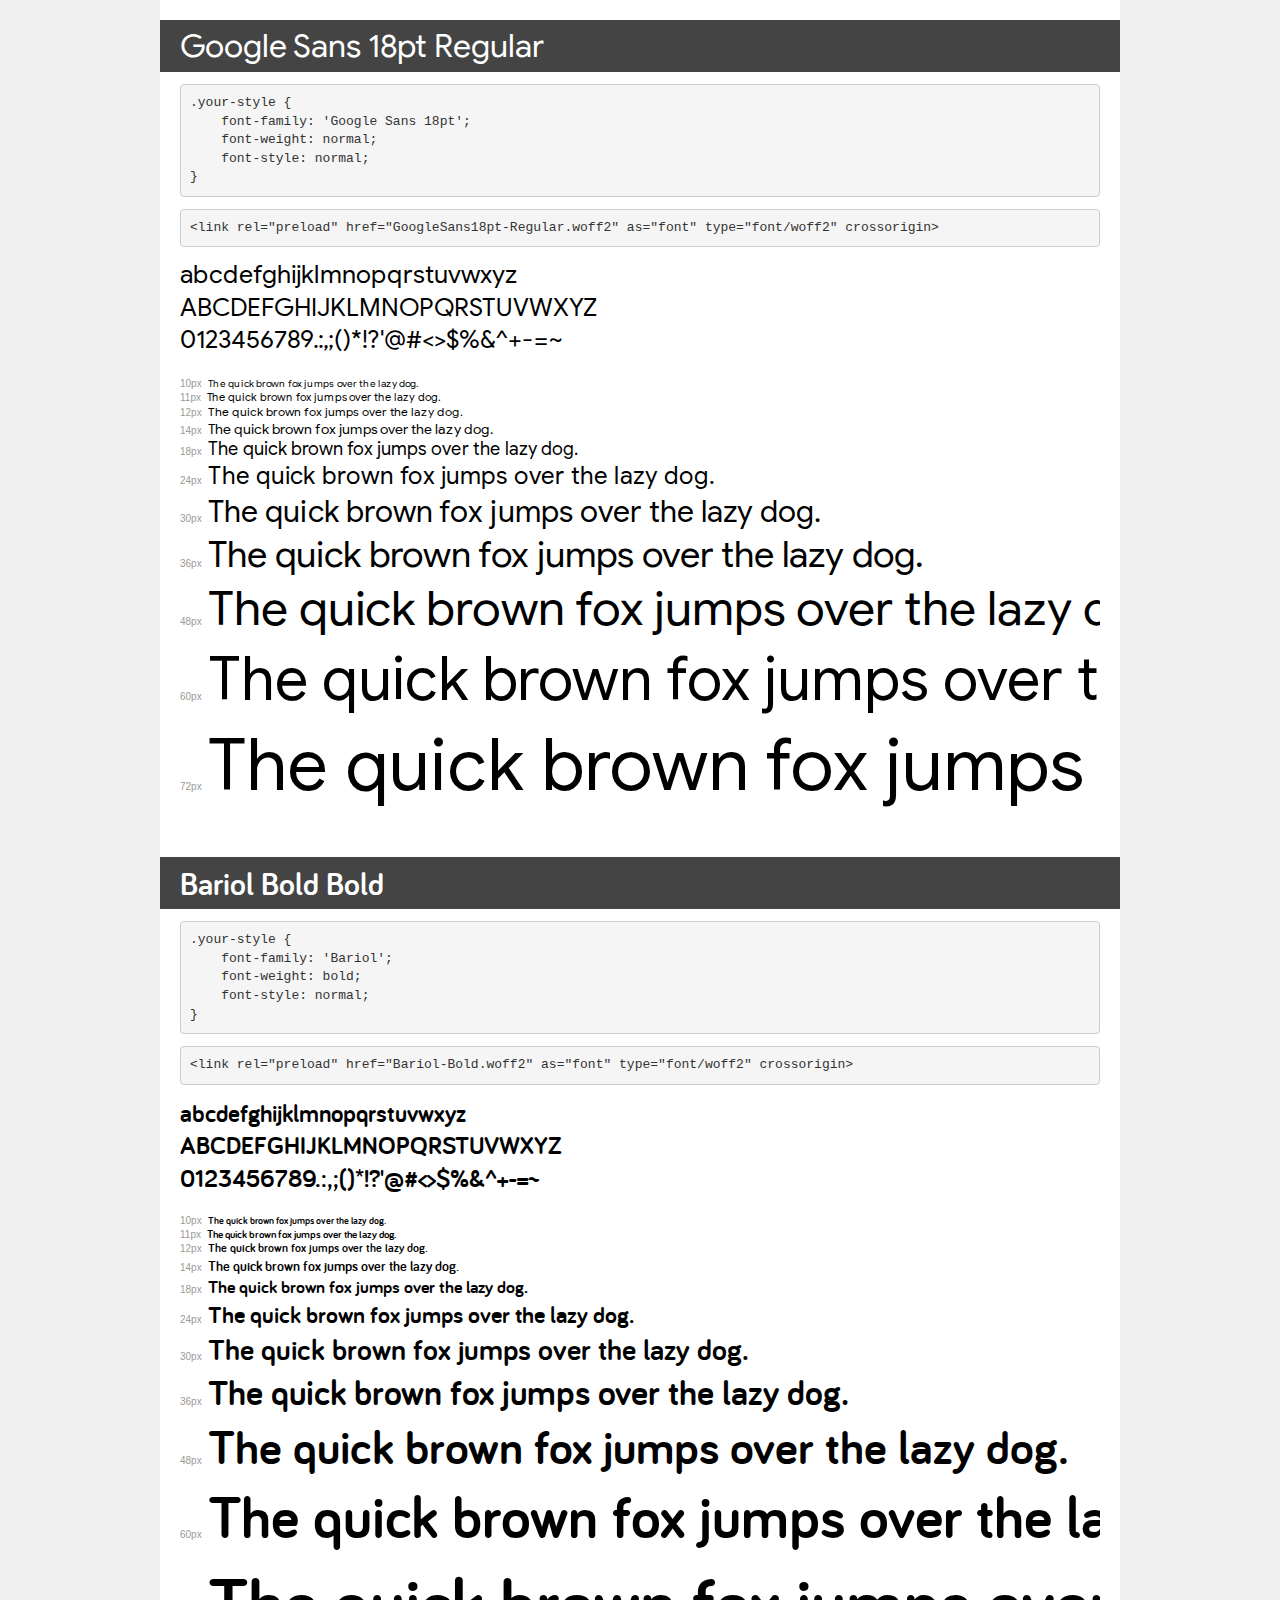
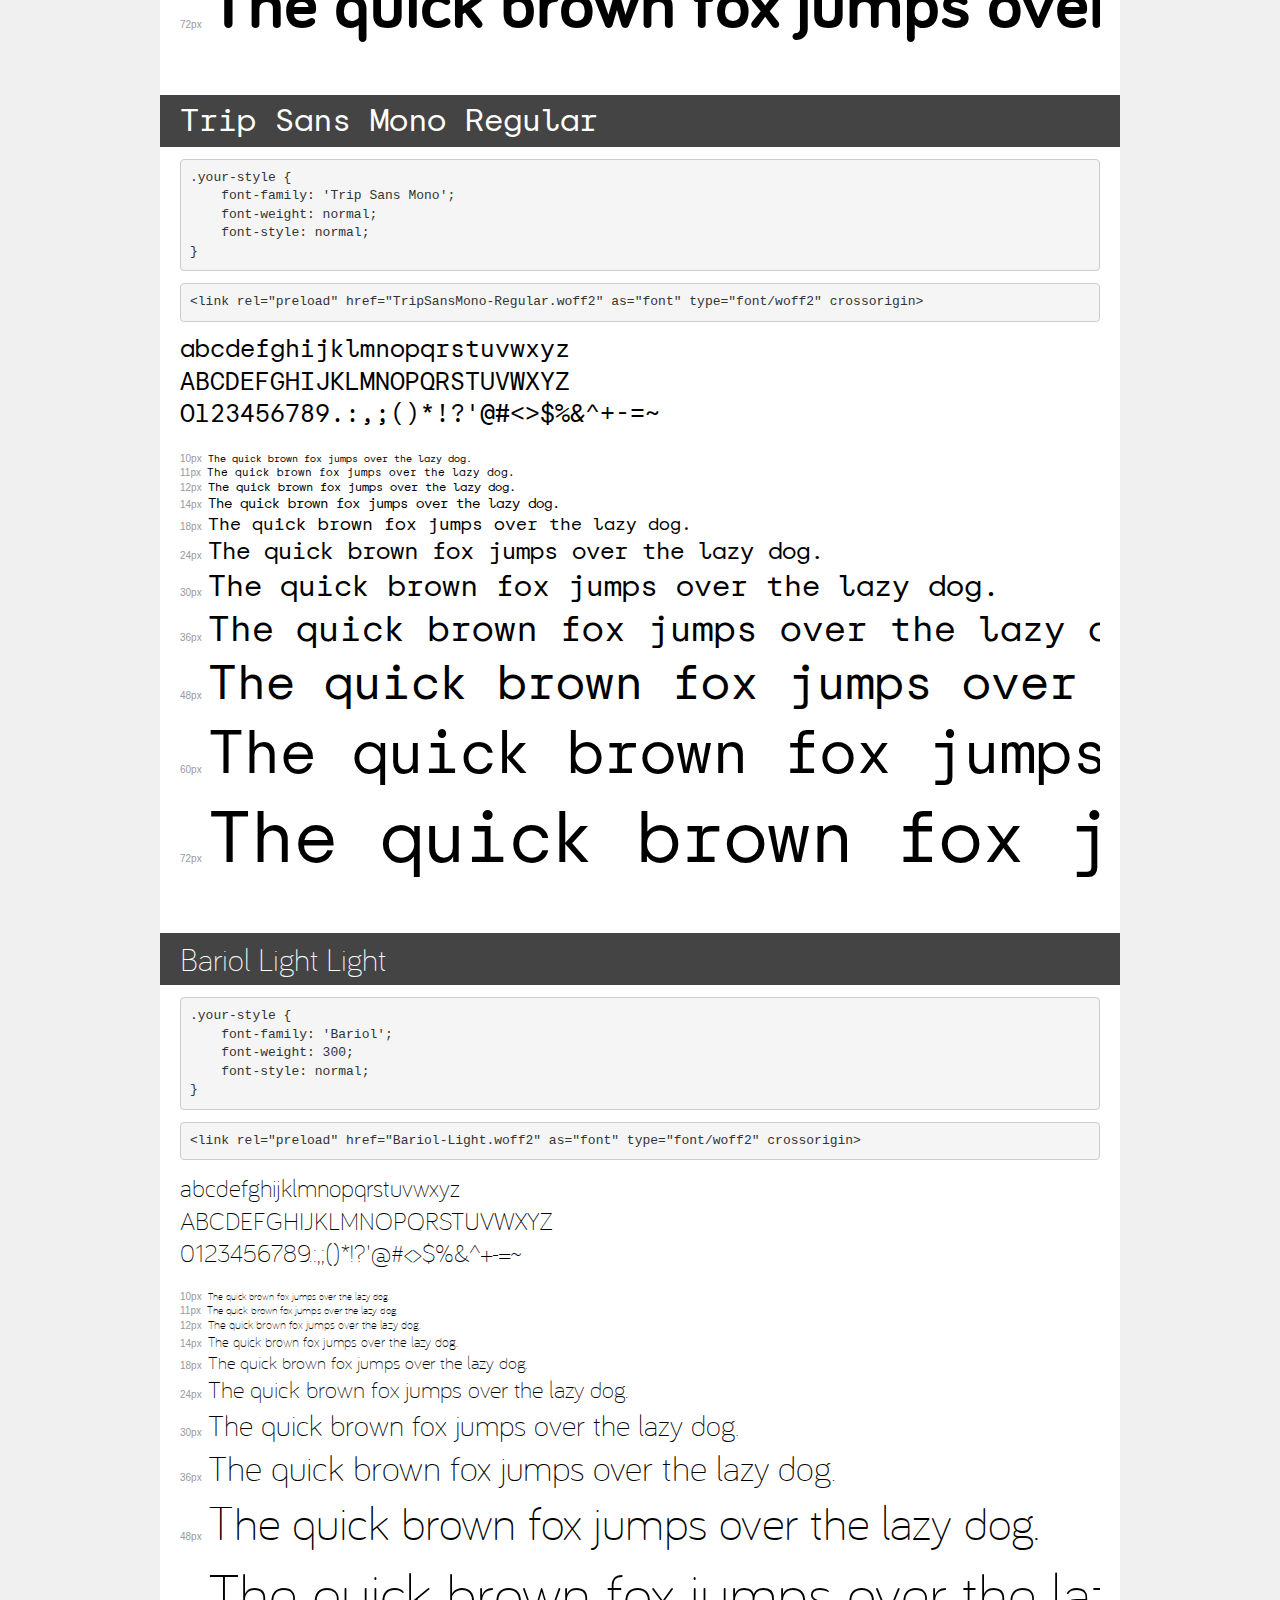
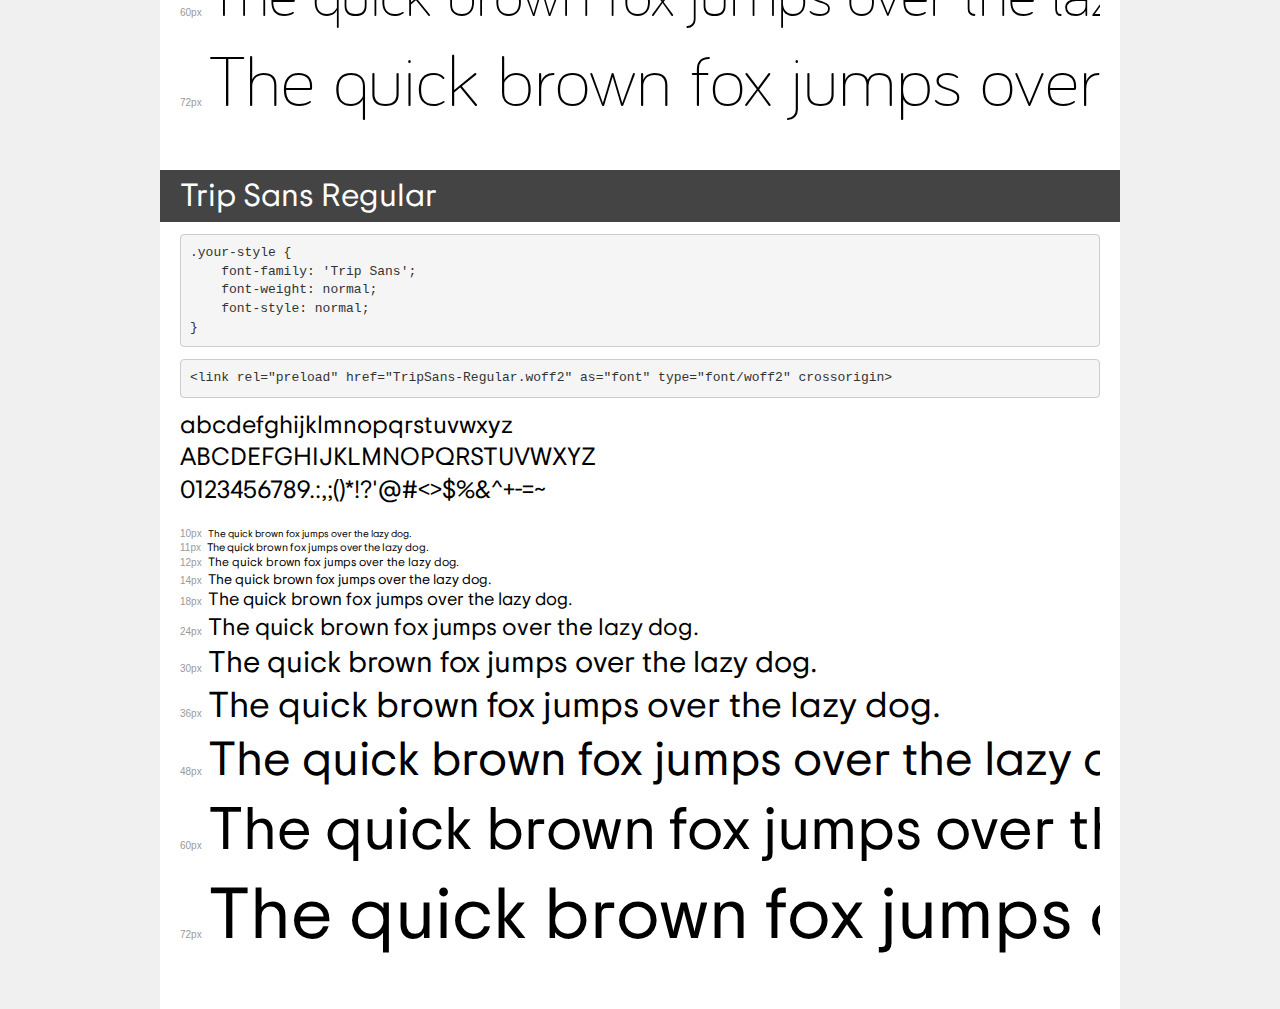
==== Assets/fonts/demo.html @ 926c8588 "Tripadvisor2" ====
<!DOCTYPE html>
<html lang="en">
<head>
    <meta charset="utf-8">
    <meta http-equiv="X-UA-Compatible" content="IE=edge">
    <meta name="viewport" content="width=device-width, initial-scale=1">
    <meta name="robots" content="noindex, noarchive">
    <meta name="format-detection" content="telephone=no">
    <title>Transfonter demo</title>
    <link href="stylesheet.css" rel="stylesheet">
    <style>
        /*
        http://meyerweb.com/eric/tools/css/reset/
        v2.0 | 20110126
        License: none (public domain)
        */
        html, body, div, span, applet, object, iframe,
        h1, h2, h3, h4, h5, h6, p, blockquote, pre,
        a, abbr, acronym, address, big, cite, code,
        del, dfn, em, img, ins, kbd, q, s, samp,
        small, strike, strong, sub, sup, tt, var,
        b, u, i, center,
        dl, dt, dd, ol, ul, li,
        fieldset, form, label, legend,
        table, caption, tbody, tfoot, thead, tr, th, td,
        article, aside, canvas, details, embed,
        figure, figcaption, footer, header, hgroup,
        menu, nav, output, ruby, section, summary,
        time, mark, audio, video {
            margin: 0;
            padding: 0;
            border: 0;
            font-size: 100%;
            font: inherit;
            vertical-align: baseline;
        }
        /* HTML5 display-role reset for older browsers */
        article, aside, details, figcaption, figure,
        footer, header, hgroup, menu, nav, section {
            display: block;
        }
        body {
            line-height: 1;
        }
        ol, ul {
            list-style: none;
        }
        blockquote, q {
            quotes: none;
        }
        blockquote:before, blockquote:after,
        q:before, q:after {
            content: '';
            content: none;
        }
        table {
            border-collapse: collapse;
            border-spacing: 0;
        }
        /* demo styles */
        body {
            background: #f0f0f0;
            color: #000;
        }
        .page {
            background: #fff;
            width: 920px;
            margin: 0 auto;
            padding: 20px 20px 0 20px;
            overflow: hidden;
        }
        .font-container {
            overflow-x: auto;
            overflow-y: hidden;
            margin-bottom: 40px;
            line-height: 1.3;
            white-space: nowrap;
            padding-bottom: 5px;
        }
        h1 {
            position: relative;
            background: #444;
            font-size: 32px;
            color: #fff;
            padding: 10px 20px;
            margin: 0 -20px 12px -20px;
        }
        .letters {
            font-size: 25px;
            margin-bottom: 20px;
        }
        .s10:before {
            content: '10px';
        }
        .s11:before {
            content: '11px';
        }
        .s12:before {
            content: '12px';
        }
        .s14:before {
            content: '14px';
        }
        .s18:before {
            content: '18px';
        }
        .s24:before {
            content: '24px';
        }
        .s30:before {
            content: '30px';
        }
        .s36:before {
            content: '36px';
        }
        .s48:before {
            content: '48px';
        }
        .s60:before {
            content: '60px';
        }
        .s72:before {
            content: '72px';
        }
        .s10:before, .s11:before, .s12:before, .s14:before,
        .s18:before, .s24:before, .s30:before, .s36:before,
        .s48:before, .s60:before, .s72:before {
            font-family: Arial, sans-serif;
            font-size: 10px;
            font-weight: normal;
            font-style: normal;
            color: #999;
            padding-right: 6px;
        }
        pre {
            display: block;
            padding: 9px;
            margin: 0 0 12px;
            font-family: Monaco, Menlo, Consolas, "Courier New", monospace;
            font-size: 13px;
            line-height: 1.428571429;
            color: #333;
            font-weight: normal;
            font-style: normal;
            background-color: #f5f5f5;
            border: 1px solid #ccc;
            overflow-x: auto;
            border-radius: 4px;
        }
        /* responsive */
        @media (max-width: 959px) {
            .page {
                width: auto;
                margin: 0;
            }
        }
    </style>
</head>
<body>
<div class="page">
    <div class="demo">
        <h1 style="font-family: 'Google Sans 18pt'; font-weight: normal; font-style: normal;">Google Sans 18pt Regular</h1>
        <pre title="Usage">.your-style {
    font-family: 'Google Sans 18pt';
    font-weight: normal;
    font-style: normal;
}</pre>
        <pre title="Preload (optional)">
&lt;link rel=&quot;preload&quot; href=&quot;GoogleSans18pt-Regular.woff2&quot; as=&quot;font&quot; type=&quot;font/woff2&quot; crossorigin&gt;</pre>
        <div class="font-container" style="font-family: 'Google Sans 18pt'; font-weight: normal; font-style: normal;">
            <p class="letters">
                abcdefghijklmnopqrstuvwxyz<br>
ABCDEFGHIJKLMNOPQRSTUVWXYZ<br>
                0123456789.:,;()*!?'@#&lt;&gt;$%&^+-=~
            </p>
            <p class="s10" style="font-size: 10px;">The quick brown fox jumps over the lazy dog.</p>
            <p class="s11" style="font-size: 11px;">The quick brown fox jumps over the lazy dog.</p>
            <p class="s12" style="font-size: 12px;">The quick brown fox jumps over the lazy dog.</p>
            <p class="s14" style="font-size: 14px;">The quick brown fox jumps over the lazy dog.</p>
            <p class="s18" style="font-size: 18px;">The quick brown fox jumps over the lazy dog.</p>
            <p class="s24" style="font-size: 24px;">The quick brown fox jumps over the lazy dog.</p>
            <p class="s30" style="font-size: 30px;">The quick brown fox jumps over the lazy dog.</p>
            <p class="s36" style="font-size: 36px;">The quick brown fox jumps over the lazy dog.</p>
            <p class="s48" style="font-size: 48px;">The quick brown fox jumps over the lazy dog.</p>
            <p class="s60" style="font-size: 60px;">The quick brown fox jumps over the lazy dog.</p>
            <p class="s72" style="font-size: 72px;">The quick brown fox jumps over the lazy dog.</p>
        </div>
    </div>

    <div class="demo">
        <h1 style="font-family: 'Bariol'; font-weight: bold; font-style: normal;">Bariol Bold Bold</h1>
        <pre title="Usage">.your-style {
    font-family: 'Bariol';
    font-weight: bold;
    font-style: normal;
}</pre>
        <pre title="Preload (optional)">
&lt;link rel=&quot;preload&quot; href=&quot;Bariol-Bold.woff2&quot; as=&quot;font&quot; type=&quot;font/woff2&quot; crossorigin&gt;</pre>
        <div class="font-container" style="font-family: 'Bariol'; font-weight: bold; font-style: normal;">
            <p class="letters">
                abcdefghijklmnopqrstuvwxyz<br>
ABCDEFGHIJKLMNOPQRSTUVWXYZ<br>
                0123456789.:,;()*!?'@#&lt;&gt;$%&^+-=~
            </p>
            <p class="s10" style="font-size: 10px;">The quick brown fox jumps over the lazy dog.</p>
            <p class="s11" style="font-size: 11px;">The quick brown fox jumps over the lazy dog.</p>
            <p class="s12" style="font-size: 12px;">The quick brown fox jumps over the lazy dog.</p>
            <p class="s14" style="font-size: 14px;">The quick brown fox jumps over the lazy dog.</p>
            <p class="s18" style="font-size: 18px;">The quick brown fox jumps over the lazy dog.</p>
            <p class="s24" style="font-size: 24px;">The quick brown fox jumps over the lazy dog.</p>
            <p class="s30" style="font-size: 30px;">The quick brown fox jumps over the lazy dog.</p>
            <p class="s36" style="font-size: 36px;">The quick brown fox jumps over the lazy dog.</p>
            <p class="s48" style="font-size: 48px;">The quick brown fox jumps over the lazy dog.</p>
            <p class="s60" style="font-size: 60px;">The quick brown fox jumps over the lazy dog.</p>
            <p class="s72" style="font-size: 72px;">The quick brown fox jumps over the lazy dog.</p>
        </div>
    </div>

    <div class="demo">
        <h1 style="font-family: 'Trip Sans Mono'; font-weight: normal; font-style: normal;">Trip Sans Mono Regular</h1>
        <pre title="Usage">.your-style {
    font-family: 'Trip Sans Mono';
    font-weight: normal;
    font-style: normal;
}</pre>
        <pre title="Preload (optional)">
&lt;link rel=&quot;preload&quot; href=&quot;TripSansMono-Regular.woff2&quot; as=&quot;font&quot; type=&quot;font/woff2&quot; crossorigin&gt;</pre>
        <div class="font-container" style="font-family: 'Trip Sans Mono'; font-weight: normal; font-style: normal;">
            <p class="letters">
                abcdefghijklmnopqrstuvwxyz<br>
ABCDEFGHIJKLMNOPQRSTUVWXYZ<br>
                0123456789.:,;()*!?'@#&lt;&gt;$%&^+-=~
            </p>
            <p class="s10" style="font-size: 10px;">The quick brown fox jumps over the lazy dog.</p>
            <p class="s11" style="font-size: 11px;">The quick brown fox jumps over the lazy dog.</p>
            <p class="s12" style="font-size: 12px;">The quick brown fox jumps over the lazy dog.</p>
            <p class="s14" style="font-size: 14px;">The quick brown fox jumps over the lazy dog.</p>
            <p class="s18" style="font-size: 18px;">The quick brown fox jumps over the lazy dog.</p>
            <p class="s24" style="font-size: 24px;">The quick brown fox jumps over the lazy dog.</p>
            <p class="s30" style="font-size: 30px;">The quick brown fox jumps over the lazy dog.</p>
            <p class="s36" style="font-size: 36px;">The quick brown fox jumps over the lazy dog.</p>
            <p class="s48" style="font-size: 48px;">The quick brown fox jumps over the lazy dog.</p>
            <p class="s60" style="font-size: 60px;">The quick brown fox jumps over the lazy dog.</p>
            <p class="s72" style="font-size: 72px;">The quick brown fox jumps over the lazy dog.</p>
        </div>
    </div>

    <div class="demo">
        <h1 style="font-family: 'Bariol'; font-weight: 300; font-style: normal;">Bariol Light Light</h1>
        <pre title="Usage">.your-style {
    font-family: 'Bariol';
    font-weight: 300;
    font-style: normal;
}</pre>
        <pre title="Preload (optional)">
&lt;link rel=&quot;preload&quot; href=&quot;Bariol-Light.woff2&quot; as=&quot;font&quot; type=&quot;font/woff2&quot; crossorigin&gt;</pre>
        <div class="font-container" style="font-family: 'Bariol'; font-weight: 300; font-style: normal;">
            <p class="letters">
                abcdefghijklmnopqrstuvwxyz<br>
ABCDEFGHIJKLMNOPQRSTUVWXYZ<br>
                0123456789.:,;()*!?'@#&lt;&gt;$%&^+-=~
            </p>
            <p class="s10" style="font-size: 10px;">The quick brown fox jumps over the lazy dog.</p>
            <p class="s11" style="font-size: 11px;">The quick brown fox jumps over the lazy dog.</p>
            <p class="s12" style="font-size: 12px;">The quick brown fox jumps over the lazy dog.</p>
            <p class="s14" style="font-size: 14px;">The quick brown fox jumps over the lazy dog.</p>
            <p class="s18" style="font-size: 18px;">The quick brown fox jumps over the lazy dog.</p>
            <p class="s24" style="font-size: 24px;">The quick brown fox jumps over the lazy dog.</p>
            <p class="s30" style="font-size: 30px;">The quick brown fox jumps over the lazy dog.</p>
            <p class="s36" style="font-size: 36px;">The quick brown fox jumps over the lazy dog.</p>
            <p class="s48" style="font-size: 48px;">The quick brown fox jumps over the lazy dog.</p>
            <p class="s60" style="font-size: 60px;">The quick brown fox jumps over the lazy dog.</p>
            <p class="s72" style="font-size: 72px;">The quick brown fox jumps over the lazy dog.</p>
        </div>
    </div>

    <div class="demo">
        <h1 style="font-family: 'Trip Sans'; font-weight: normal; font-style: normal;">Trip Sans Regular</h1>
        <pre title="Usage">.your-style {
    font-family: 'Trip Sans';
    font-weight: normal;
    font-style: normal;
}</pre>
        <pre title="Preload (optional)">
&lt;link rel=&quot;preload&quot; href=&quot;TripSans-Regular.woff2&quot; as=&quot;font&quot; type=&quot;font/woff2&quot; crossorigin&gt;</pre>
        <div class="font-container" style="font-family: 'Trip Sans'; font-weight: normal; font-style: normal;">
            <p class="letters">
                abcdefghijklmnopqrstuvwxyz<br>
ABCDEFGHIJKLMNOPQRSTUVWXYZ<br>
                0123456789.:,;()*!?'@#&lt;&gt;$%&^+-=~
            </p>
            <p class="s10" style="font-size: 10px;">The quick brown fox jumps over the lazy dog.</p>
            <p class="s11" style="font-size: 11px;">The quick brown fox jumps over the lazy dog.</p>
            <p class="s12" style="font-size: 12px;">The quick brown fox jumps over the lazy dog.</p>
            <p class="s14" style="font-size: 14px;">The quick brown fox jumps over the lazy dog.</p>
            <p class="s18" style="font-size: 18px;">The quick brown fox jumps over the lazy dog.</p>
            <p class="s24" style="font-size: 24px;">The quick brown fox jumps over the lazy dog.</p>
            <p class="s30" style="font-size: 30px;">The quick brown fox jumps over the lazy dog.</p>
            <p class="s36" style="font-size: 36px;">The quick brown fox jumps over the lazy dog.</p>
            <p class="s48" style="font-size: 48px;">The quick brown fox jumps over the lazy dog.</p>
            <p class="s60" style="font-size: 60px;">The quick brown fox jumps over the lazy dog.</p>
            <p class="s72" style="font-size: 72px;">The quick brown fox jumps over the lazy dog.</p>
        </div>
    </div>

</div>
</body>
</html>
---- Assets/fonts/stylesheet.css ----
@font-face {
    font-family: 'Google Sans 18pt';
    src: url('GoogleSans18pt-Regular.eot');
    src: url('GoogleSans18pt-Regular.eot?#iefix') format('embedded-opentype'),
        url('GoogleSans18pt-Regular.woff2') format('woff2'),
        url('GoogleSans18pt-Regular.woff') format('woff'),
        url('GoogleSans18pt-Regular.ttf') format('truetype'),
        url('GoogleSans18pt-Regular.svg#GoogleSans18pt-Regular') format('svg');
    font-weight: normal;
    font-style: normal;
    font-display: swap;
}

@font-face {
    font-family: 'Bariol';
    src: url('Bariol-Bold.eot');
    src: url('Bariol-Bold.eot?#iefix') format('embedded-opentype'),
        url('Bariol-Bold.woff2') format('woff2'),
        url('Bariol-Bold.woff') format('woff'),
        url('Bariol-Bold.ttf') format('truetype'),
        url('Bariol-Bold.svg#Bariol-Bold') format('svg');
    font-weight: bold;
    font-style: normal;
    font-display: swap;
}

@font-face {
    font-family: 'Trip Sans Mono';
    src: url('TripSansMono-Regular.eot');
    src: url('TripSansMono-Regular.eot?#iefix') format('embedded-opentype'),
        url('TripSansMono-Regular.woff2') format('woff2'),
        url('TripSansMono-Regular.woff') format('woff'),
        url('TripSansMono-Regular.ttf') format('truetype'),
        url('TripSansMono-Regular.svg#TripSansMono-Regular') format('svg');
    font-weight: normal;
    font-style: normal;
    font-display: swap;
}

@font-face {
    font-family: 'Bariol';
    src: url('Bariol-Light.eot');
    src: url('Bariol-Light.eot?#iefix') format('embedded-opentype'),
        url('Bariol-Light.woff2') format('woff2'),
        url('Bariol-Light.woff') format('woff'),
        url('Bariol-Light.ttf') format('truetype'),
        url('Bariol-Light.svg#Bariol-Light') format('svg');
    font-weight: 300;
    font-style: normal;
    font-display: swap;
}

@font-face {
    font-family: 'Trip Sans';
    src: url('TripSans-Regular.eot');
    src: url('TripSans-Regular.eot?#iefix') format('embedded-opentype'),
        url('TripSans-Regular.woff2') format('woff2'),
        url('TripSans-Regular.woff') format('woff'),
        url('TripSans-Regular.ttf') format('truetype'),
        url('TripSans-Regular.svg#TripSans-Regular') format('svg');
    font-weight: normal;
    font-style: normal;
    font-display: swap;
}
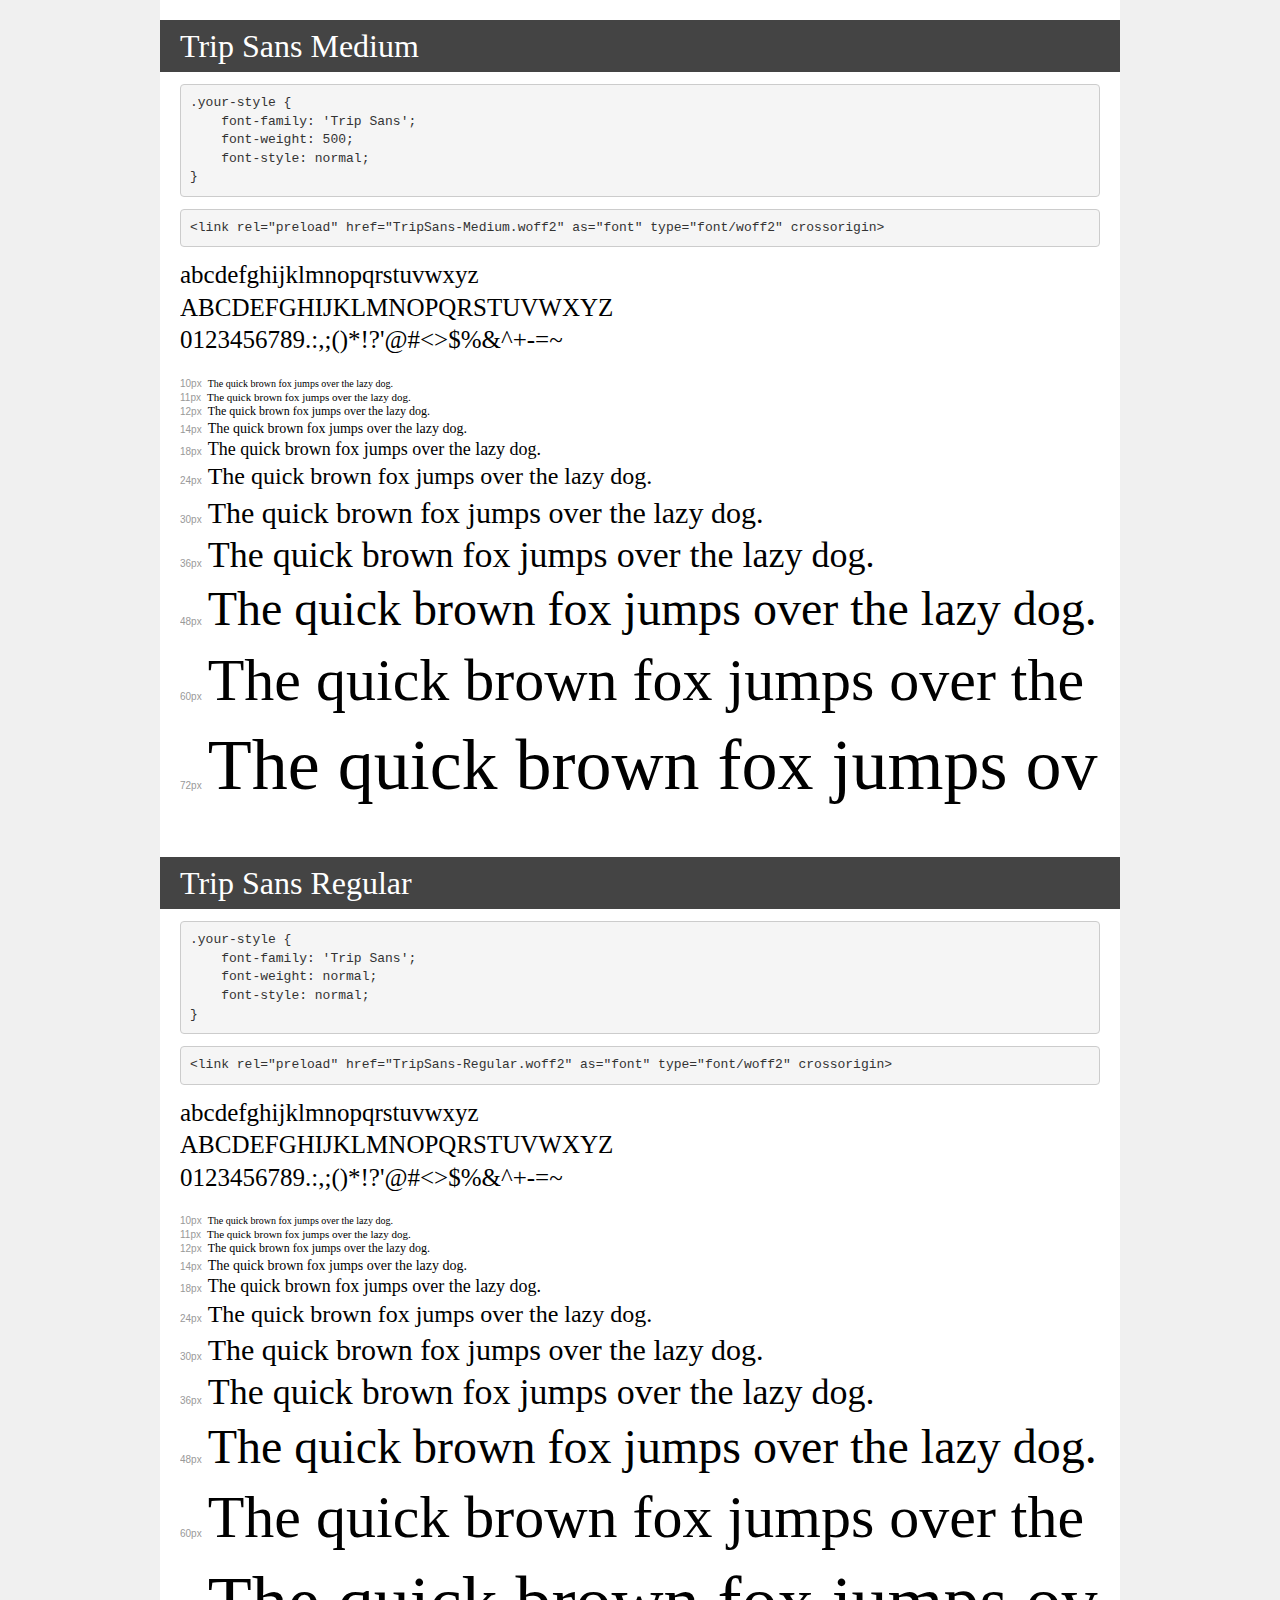
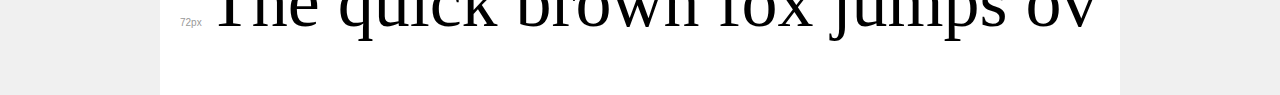
==== commit 42eccdb7: "Tripadvisor Carrousel" ====
--- a/Assets/fonts/demo.html
+++ b/Assets/fonts/demo.html
@@ -159,102 +159,15 @@
 <body>
 <div class="page">
     <div class="demo">
-        <h1 style="font-family: 'Google Sans 18pt'; font-weight: normal; font-style: normal;">Google Sans 18pt Regular</h1>
+        <h1 style="font-family: 'Trip Sans'; font-weight: 500; font-style: normal;">Trip Sans Medium</h1>
         <pre title="Usage">.your-style {
-    font-family: 'Google Sans 18pt';
-    font-weight: normal;
+    font-family: 'Trip Sans';
+    font-weight: 500;
     font-style: normal;
 }</pre>
         <pre title="Preload (optional)">
-&lt;link rel=&quot;preload&quot; href=&quot;GoogleSans18pt-Regular.woff2&quot; as=&quot;font&quot; type=&quot;font/woff2&quot; crossorigin&gt;</pre>
-        <div class="font-container" style="font-family: 'Google Sans 18pt'; font-weight: normal; font-style: normal;">
-            <p class="letters">
-                abcdefghijklmnopqrstuvwxyz<br>
-ABCDEFGHIJKLMNOPQRSTUVWXYZ<br>
-                0123456789.:,;()*!?'@#&lt;&gt;$%&^+-=~
-            </p>
-            <p class="s10" style="font-size: 10px;">The quick brown fox jumps over the lazy dog.</p>
-            <p class="s11" style="font-size: 11px;">The quick brown fox jumps over the lazy dog.</p>
-            <p class="s12" style="font-size: 12px;">The quick brown fox jumps over the lazy dog.</p>
-            <p class="s14" style="font-size: 14px;">The quick brown fox jumps over the lazy dog.</p>
-            <p class="s18" style="font-size: 18px;">The quick brown fox jumps over the lazy dog.</p>
-            <p class="s24" style="font-size: 24px;">The quick brown fox jumps over the lazy dog.</p>
-            <p class="s30" style="font-size: 30px;">The quick brown fox jumps over the lazy dog.</p>
-            <p class="s36" style="font-size: 36px;">The quick brown fox jumps over the lazy dog.</p>
-            <p class="s48" style="font-size: 48px;">The quick brown fox jumps over the lazy dog.</p>
-            <p class="s60" style="font-size: 60px;">The quick brown fox jumps over the lazy dog.</p>
-            <p class="s72" style="font-size: 72px;">The quick brown fox jumps over the lazy dog.</p>
-        </div>
-    </div>
-
-    <div class="demo">
-        <h1 style="font-family: 'Bariol'; font-weight: bold; font-style: normal;">Bariol Bold Bold</h1>
-        <pre title="Usage">.your-style {
-    font-family: 'Bariol';
-    font-weight: bold;
-    font-style: normal;
-}</pre>
-        <pre title="Preload (optional)">
-&lt;link rel=&quot;preload&quot; href=&quot;Bariol-Bold.woff2&quot; as=&quot;font&quot; type=&quot;font/woff2&quot; crossorigin&gt;</pre>
-        <div class="font-container" style="font-family: 'Bariol'; font-weight: bold; font-style: normal;">
-            <p class="letters">
-                abcdefghijklmnopqrstuvwxyz<br>
-ABCDEFGHIJKLMNOPQRSTUVWXYZ<br>
-                0123456789.:,;()*!?'@#&lt;&gt;$%&^+-=~
-            </p>
-            <p class="s10" style="font-size: 10px;">The quick brown fox jumps over the lazy dog.</p>
-            <p class="s11" style="font-size: 11px;">The quick brown fox jumps over the lazy dog.</p>
-            <p class="s12" style="font-size: 12px;">The quick brown fox jumps over the lazy dog.</p>
-            <p class="s14" style="font-size: 14px;">The quick brown fox jumps over the lazy dog.</p>
-            <p class="s18" style="font-size: 18px;">The quick brown fox jumps over the lazy dog.</p>
-            <p class="s24" style="font-size: 24px;">The quick brown fox jumps over the lazy dog.</p>
-            <p class="s30" style="font-size: 30px;">The quick brown fox jumps over the lazy dog.</p>
-            <p class="s36" style="font-size: 36px;">The quick brown fox jumps over the lazy dog.</p>
-            <p class="s48" style="font-size: 48px;">The quick brown fox jumps over the lazy dog.</p>
-            <p class="s60" style="font-size: 60px;">The quick brown fox jumps over the lazy dog.</p>
-            <p class="s72" style="font-size: 72px;">The quick brown fox jumps over the lazy dog.</p>
-        </div>
-    </div>
-
-    <div class="demo">
-        <h1 style="font-family: 'Trip Sans Mono'; font-weight: normal; font-style: normal;">Trip Sans Mono Regular</h1>
-        <pre title="Usage">.your-style {
-    font-family: 'Trip Sans Mono';
-    font-weight: normal;
-    font-style: normal;
-}</pre>
-        <pre title="Preload (optional)">
-&lt;link rel=&quot;preload&quot; href=&quot;TripSansMono-Regular.woff2&quot; as=&quot;font&quot; type=&quot;font/woff2&quot; crossorigin&gt;</pre>
-        <div class="font-container" style="font-family: 'Trip Sans Mono'; font-weight: normal; font-style: normal;">
-            <p class="letters">
-                abcdefghijklmnopqrstuvwxyz<br>
-ABCDEFGHIJKLMNOPQRSTUVWXYZ<br>
-                0123456789.:,;()*!?'@#&lt;&gt;$%&^+-=~
-            </p>
-            <p class="s10" style="font-size: 10px;">The quick brown fox jumps over the lazy dog.</p>
-            <p class="s11" style="font-size: 11px;">The quick brown fox jumps over the lazy dog.</p>
-            <p class="s12" style="font-size: 12px;">The quick brown fox jumps over the lazy dog.</p>
-            <p class="s14" style="font-size: 14px;">The quick brown fox jumps over the lazy dog.</p>
-            <p class="s18" style="font-size: 18px;">The quick brown fox jumps over the lazy dog.</p>
-            <p class="s24" style="font-size: 24px;">The quick brown fox jumps over the lazy dog.</p>
-            <p class="s30" style="font-size: 30px;">The quick brown fox jumps over the lazy dog.</p>
-            <p class="s36" style="font-size: 36px;">The quick brown fox jumps over the lazy dog.</p>
-            <p class="s48" style="font-size: 48px;">The quick brown fox jumps over the lazy dog.</p>
-            <p class="s60" style="font-size: 60px;">The quick brown fox jumps over the lazy dog.</p>
-            <p class="s72" style="font-size: 72px;">The quick brown fox jumps over the lazy dog.</p>
-        </div>
-    </div>
-
-    <div class="demo">
-        <h1 style="font-family: 'Bariol'; font-weight: 300; font-style: normal;">Bariol Light Light</h1>
-        <pre title="Usage">.your-style {
-    font-family: 'Bariol';
-    font-weight: 300;
-    font-style: normal;
-}</pre>
-        <pre title="Preload (optional)">
-&lt;link rel=&quot;preload&quot; href=&quot;Bariol-Light.woff2&quot; as=&quot;font&quot; type=&quot;font/woff2&quot; crossorigin&gt;</pre>
-        <div class="font-container" style="font-family: 'Bariol'; font-weight: 300; font-style: normal;">
+&lt;link rel=&quot;preload&quot; href=&quot;TripSans-Medium.woff2&quot; as=&quot;font&quot; type=&quot;font/woff2&quot; crossorigin&gt;</pre>
+        <div class="font-container" style="font-family: 'Trip Sans'; font-weight: 500; font-style: normal;">
             <p class="letters">
                 abcdefghijklmnopqrstuvwxyz<br>
 ABCDEFGHIJKLMNOPQRSTUVWXYZ<br>
